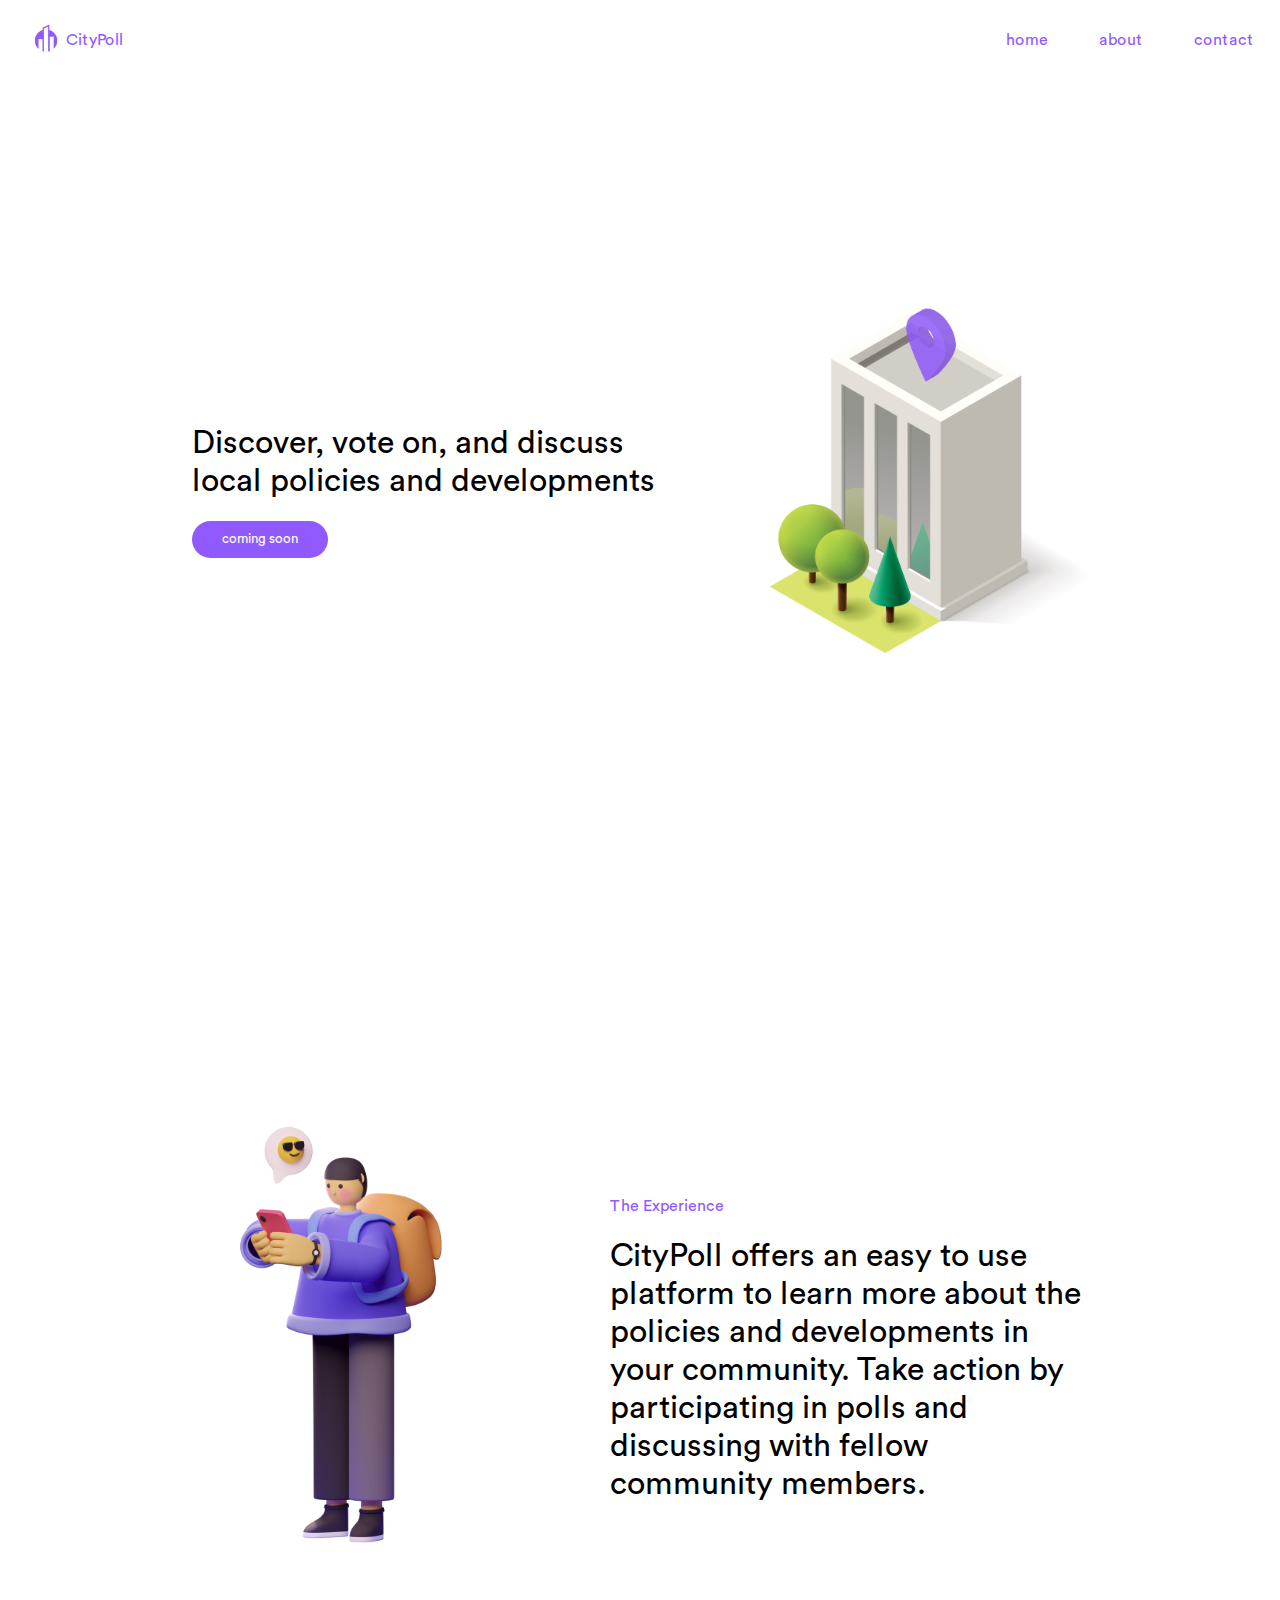
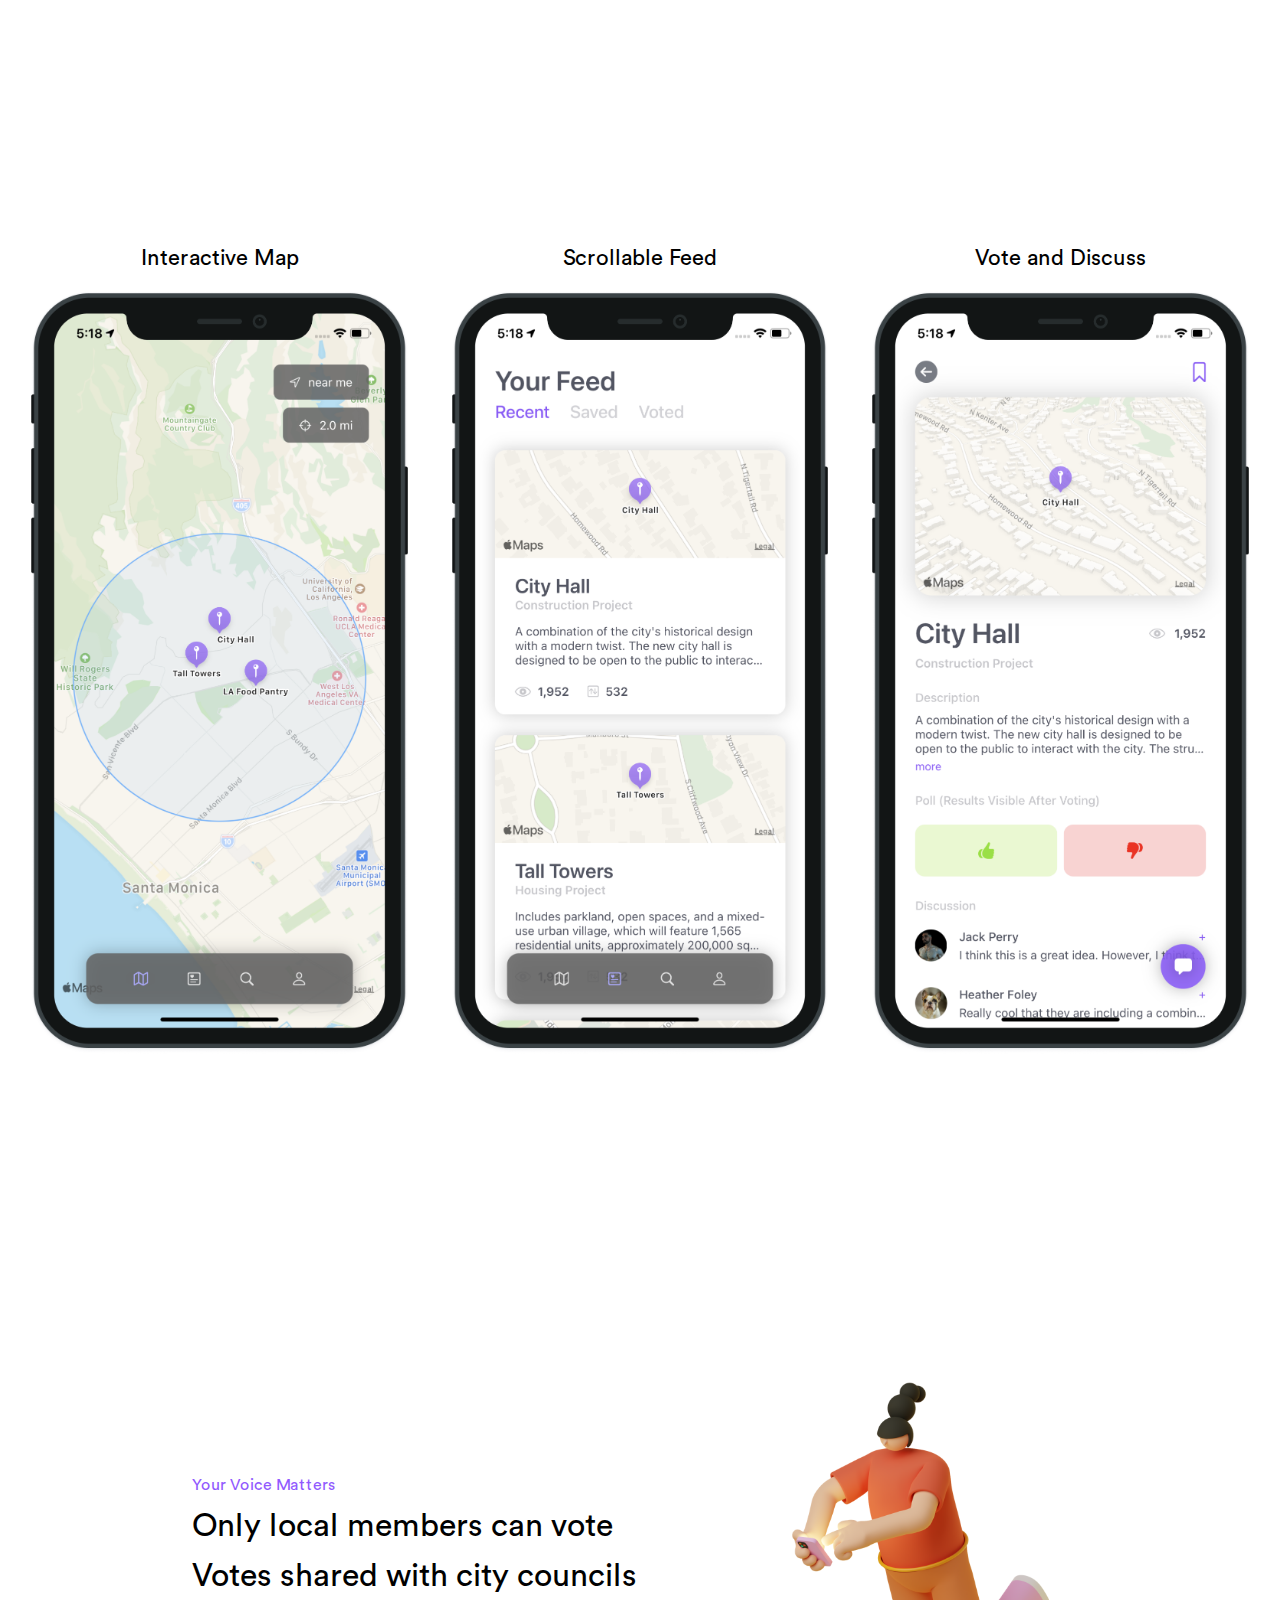
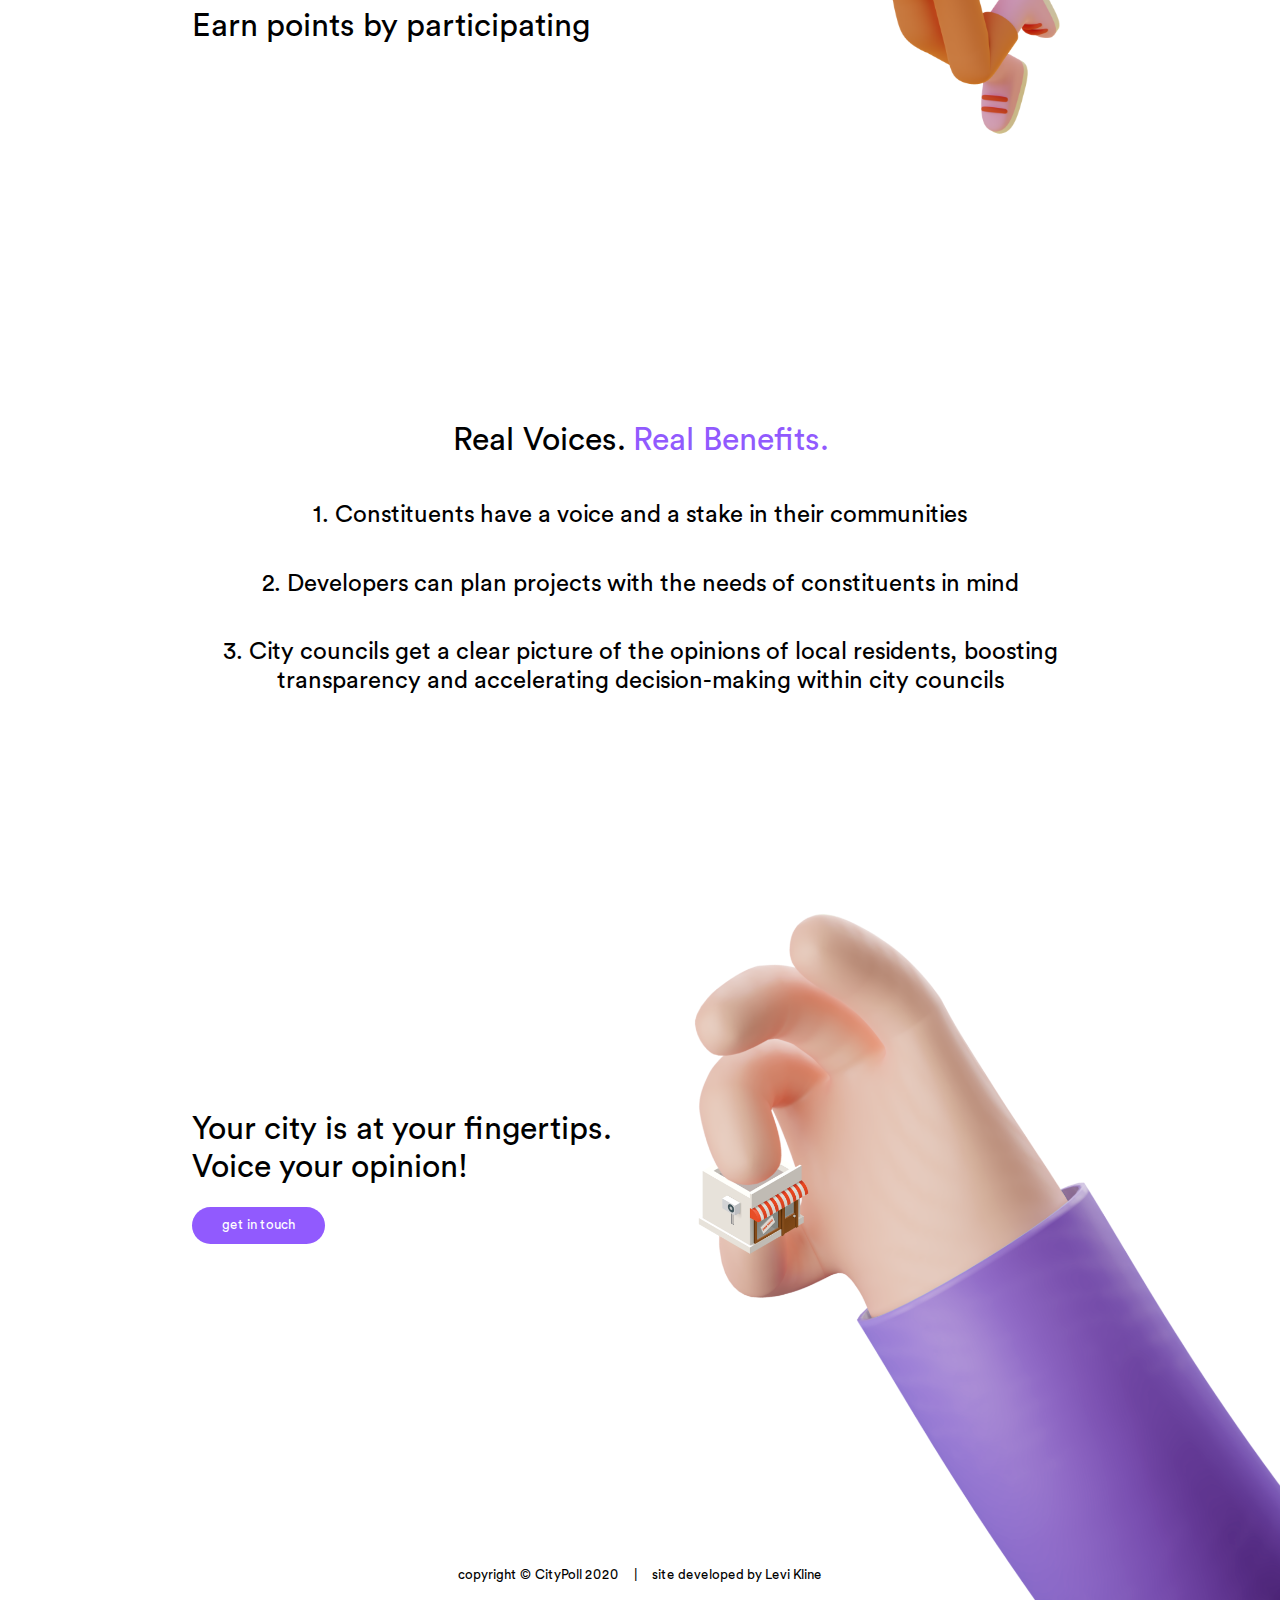
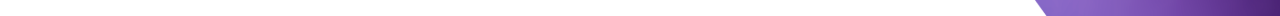
==== index.html @ 738ffe5d "v1" ====
<!DOCTYPE html>
<html>

<head>
  <meta charset="utf-8">
  <title>CityPoll</title>
  <link rel="stylesheet" href="styles.css">
  <meta name="viewport" content="width=device-width, initial-scale=1">
</head>

<body>
  <div class="main-container">
    <div class="hero-container">
      <div class="nav-container">
        <div class="nav-left">
          <a href="index.html"><img class="icon" src="assets/icon.png" alt=""></a>
          <a href="index.html"><h4 class="menu-title">CityPoll</h4></a>
        </div>
        <div class="nav-right">
          <h4 class="menu-item"><a href="index.html">home</a></h4>
          <h4 class="menu-item"><a href="about.html">about</a></h4>
          <h4 class="menu-item"><a href="contact.html">contact</a></h4>
        </div>
      </div>
      <div class="hero-body-container">
        <div class="hero-body-text-container">
          <h1 class="hero-body-text">Discover, vote on, and discuss local policies and developments</h1>
          <div class="hero-body-text-action-container">
            <h5 class="hero-body-text-action">coming soon</h5>
          </div>
        </div>
        <div class="hero-body-image-container">
          <img class="hero-body-image" src="assets/asset-1.png" alt="">
        </div>
        <!-- <h5 class="hero-body-bottom">scroll to learn more</h5> -->
      </div>
    </div>
    <div class="experience-container">
      <div class="experience-body-container">
        <div class="experience-body-image-container">
          <img class="experience-body-image" src="assets/asset-2.png" alt="">
        </div>

        <div class="experience-body-text-container">
          <h4 class="experience-body-header-text">The Experience</h4>
          <h1 class="experience-body-text">CityPoll offers an easy to use platform to learn more about the policies and developments in your community. Take action by participating in polls and discussing with fellow community members.</h1>
        </div>
      </div>
    </div>
    <div class="mobile-container">
      <div class="mobile-img-container">
        <h5 class="mobile-text">Interactive Map</h5>
        <img class="mobile-img" src="assets/asset-4.png" alt="">
      </div>
      <div class="mobile-img-container">
        <h5 class="mobile-text">Scrollable Feed</h5>
        <img class="mobile-img" src="assets/asset-5.png" alt="">
      </div>
      <div class="mobile-img-container">
        <h5 class="mobile-text">Vote and Discuss</h5>
        <img class="mobile-img" src="assets/asset-6.png" alt="">
      </div>
    </div>
    <div class="features-container">
      <div class="features-body-container">
        <div class="features-body-text-container">
          <h4 class="features-body-header-text">Your Voice Matters</h4>
          <h1 class="features-body-text">Only local members can vote</h1>
          <h1 class="features-body-text">Votes shared with city councils</h1>
          <h1 class="features-body-text">Earn points by participating</h1>
        </div>
        <div class="features-body-image-container">
          <img class="features-body-image" src="assets/asset-3.png" alt="">
        </div>
      </div>
    </div>
    <div class="benefits-container">
      <h1 class="benefits-header-text">Real Voices. <span style="color:#915AFE;">Real Benefits.</span></h1>
      <h2 class="benefits-body-text">1. Constituents have a voice and a stake in their communities</h3>
      <h2 class="benefits-body-text">2. Developers can plan projects with the needs of constituents in mind</h3>
      <h2 class="benefits-body-text">3. City councils get a clear picture of the opinions of local residents, boosting transparency and accelerating decision-making within city councils</h3>
    </div>
    <div class="contact-container">
      <div class="contact-body-text-container">
        <h1 class="contact-body-text">Your city is at your fingertips. Voice your opinion!</h1>
        <div class="contact-body-text-action-container">
          <h5 class="contact-body-text-action"><a href="contact.html">get in touch</a></h5>
        </div>
      </div>
      <div class="contact-body-image-container">
        <img class="contact-body-image" src="assets/asset-7.png" alt="">
      </div>
      <h5 class="hero-body-bottom-web">copyright © CityPoll 2020 &nbsp &nbsp | &nbsp &nbsp site developed by Levi Kline</h5>
      <h5 class="hero-body-bottom-mobile">copyright © CityPoll 2020 developed by Levi Kline</h5>
    </div>
  </div>

</body>

</html>
---- styles.css ----
@font-face {
font-family: "CircularStd-Book";
src: url('fonts/CircularStd-Book.ttf') format('truetype');
/* font-weight: normal;
font-style: normal; */
}

/* @font-face {
  font-family: "CircularStd";
  src: url('fonts/CircularStd-Medium.ttf') format('truetype');
  font-weight: normal;
  font-style: normal;
}

@font-face {
  font-family: "CircularStd";
  src: url('fonts/CircularStd-Bold.ttf') format('truetype');
  font-weight: bold;
  font-style: normal;
}

@font-face {
  font-family: "CircularStd";
  src: url('fonts/CircularStd-Black.ttf') format('truetype');
  font-weight: bolder;
  font-style: normal;
} */

html, body {
  margin:0;
  padding:0;
  width:100%;
  font-family: 'CircularStd-Book', Arial, sans-serif;
  /* font-weight:  */
}

h1,h2,h3,h4,h5,h6 {
  font-weight: lighter;
}

a:hover, a:visited, a:link, a:active
{
    text-decoration: none;
    color: inherit;
}

.nav-container {
  height: 40px;
  padding: 0;
  margin: 0;
  margin-top: 20px;
  display: flex;
  align-items: center;
  justify-content: space-between;
}

.nav-right {
  padding: 0;
  margin: 0;
  display: flex;
}

.nav-left {
  padding: 0;
  margin: 0;
  display: flex;
  align-items: center;
  margin-left: 2vw;
}

.icon {
  height: 40px;
  width: auto;
}

.menu-item, .menu-title {
  padding: 0;
  margin: 0;
  color: #915AFE;
}

.menu-item {
  margin-left: 2vw;
  margin-right: 2vw;
}

/* HERO */

.hero-container {
  display: flex;
  flex-flow: column;
  height: 100vh;
}

.hero-body-container {
  display: flex;
  align-items: center;
  justify-content: center;
  flex: 1;
}

.hero-body-text-container {
  margin-left: 15vw;
  margin-right: 100px;
  flex: 3;
  /* max-width: 500px; */
}

.hero-body-text-action-container {
  background-color: #915AFE;
  color: #ffffff;
  border-radius: 1000px;
  padding: 10px;
  padding-left: 30px;
  padding-right: 30px;
  margin: 0;
  display: inline-block;
}

.hero-body-text-action {
  padding: 0;
  margin: 0;
  color: #ffffff;
}

.hero-body-image-container {
  margin-right: 15vw;
  flex: 2;
  display: flex;
  align-items: center;
  justify-content: center;
}

.hero-body-image {
  max-height: 60vh;
  max-width: 100%;
  display: block;
}

/* EXPERIENCE */

.experience-container {
  display: flex;
  flex-flow: column;
  height: 100vh;
}

.experience-body-container {
  display: flex;
  align-items: center;
  justify-content: center;
  flex: 1;
}

.experience-body-text-container {
  margin-right: 15vw;
  margin-left: 100px;
  flex: 3;
}

.experience-body-header-text {
  color: #915AFE;
}

.experience-body-image-container {
  margin-left: 15vw;
  flex: 2;
  display: flex;
  align-items: center;
  justify-content: center;
  padding: 0;
}

.experience-body-image {
  max-height: 70vh;
  max-width: 100%;
  display: block;
}

/* FEATURES */

.features-container {
  display: flex;
  flex-flow: column;
  height: 100vh;
}

.features-body-container {
  display: flex;
  align-items: center;
  justify-content: center;
  flex: 1;
}

.features-body-text-container {
  margin-left: 15vw;
  margin-right: 100px;
  flex: 3;
}

.features-body-text {
  margin: 0;
  margin-top: 12px;
  padding: 0;
}

.features-body-header-text {
  margin-bottom: 12px;
  color: #915AFE;
}

.features-body-image-container {
  margin-right: 15vw;
  flex: 2;
  display: flex;
  align-items: center;
  justify-content: center;
  padding: 0;
}

.features-body-image {
  max-height: 70vh;
  max-width: 100%;
  display: block;
}

/* PHONE */

.mobile-container {
  display: flex;
  flex-flow: row;
  height: 100vh;
  align-items: center;
  justify-content: space-evenly;
}

.mobile-img-container {
  /* flex: 1; */
  display: flex;
  flex-direction: column;
  align-items: center;
  justify-content: center;
  margin-left: 10px;
  margin-right: 10px;
  padding: 0;
}

.mobile-img {
  max-height: 85vh;
  max-width: 100%;
  display: block;
}

.mobile-text {
  padding: 0;
  margin: 0;
  margin-bottom: 20px;
  font-size: 22px;
}

/* BENEFITS */

.benefits-container {
  display: flex;
  flex-flow: column;
  padding-left: 15vw;
  padding-right: 15vw;
  /* height: 100vh; */
  text-align: center;
}

/* CONTACT */

.contact-container {
  position: relative;
  height: 100vh;
  display: flex;
  align-items: center;
  justify-content: center;
}

.contact-body-text-container {
  margin-left: 15vw;
  margin-right: 100px;
  flex: 1;
  /* max-width: 500px; */
}

.contact-body-text-action-container {
  background-color: #915AFE;
  color: #ffffff;
  border-radius: 1000px;
  padding: 10px;
  padding-left: 30px;
  padding-right: 30px;
  margin: 0;
  display: inline-block;
}

.contact-body-text-action {
  padding: 0;
  margin: 0;
  color: #ffffff;
}

.contact-body-image-container {
  /* position: relative; */
  width: 40vw;
  margin: 0;
  margin-right: 0;
  /* background-color: blue; */
}

.contact-body-image {
  position: absolute;
  right: 0px;
  bottom: 0px;
  z-index: -1;
  max-height: 80%;
  max-width: 100%;
  /* display: block; */
}

.hero-body-bottom-web {
  visibility: visible;
  text-align: center;
  position: absolute;
  bottom: 10px;
  /* transform: translateX(-50%); */
}

.hero-body-bottom-mobile {
  visibility: hidden;
  text-align: center;
  position: absolute;
  bottom: 10px;
}

/* ------------------------------------------------------------- */

/* MOBILE */
@media only screen and (max-width: 800px) {

  .founder-name {
    align-self: center;
    text-align: center;
  }

  .nav-right {
    margin-right: 10px;
  }

  .nav-left {
    margin-left: 10px;
  }

  .hero-body-container {
    flex-direction: column-reverse;
    padding-left: 50px;
    padding-right: 50px;
    align-items: center;
  }

  .hero-body-text {
    text-align: center;
  }

  .hero-body-text-container {
    margin-left: 0;
    margin-right: 0;
    flex: 1;
    display: flex;
    flex-direction: column;
  }

  .hero-body-text-action-container {
    align-self: center;
  }

  .hero-body-text-action {
    text-align: center;
  }

  .hero-body-image-container {
    margin: 0;
    padding: 0;
    flex:1;
    margin-bottom: 20px;
    align-items: flex-end;
    align-self: center;
  }

  .hero-body-image {
    max-height: 25vh;
    max-width: 100%;
    display: block;
  }

  .experience-body-container {
    flex-direction: column;
    padding-left: 50px;
    padding-right: 50px;
    align-items: center;
  }

  .experience-body-text {
    text-align: center;
  }

  .experience-body-text-container {
    margin-left: 0;
    margin-right: 0;
    flex: 1;
    display: flex;
    flex-direction: column;
  }

  .experience-body-header-text {
    padding: 0;
    margin: 0;
    text-align: center;
  }

  .experience-body-image-container {
    margin: 0;
    padding: 0;
    flex:1;
    margin-bottom: 20px;
    align-items: flex-end;
    align-self: center;
  }

  .experience-body-text {
    font-size: 1.3em;
  }

  .experience-body-image {
    max-height: 40vh;
    max-width: 100%;
    display: block;
  }

  .features-body-container {
    flex-direction: column-reverse;
    padding-left: 50px;
    padding-right: 50px;
    align-items: center;
    justify-content: center;
  }

  .features-body-text {
    text-align: center;
    margin: 0;
    margin-top: 15px;
  }

  .features-body-text-container {
    margin-left: 0;
    margin-right: 0;
    flex: 1;
    display:flex;
    flex-direction: column;
  }

  .features-body-header-text {
    padding: 0;
    margin-bottom: 8px;
    text-align: center;
  }

  .features-body-image-container {
    margin: 0;
    padding: 0;
    flex:1;
    margin-bottom: 20px;
    align-items: flex-end;
    align-self: center;
  }

  .features-body-text {
    font-size: 1.2em;
  }

  .features-body-image {
    max-height: 40vh;
    max-width: 100%;
    display: block;
  }

  .benefits-container {
    /* height: 100vh; */
    /* background-color: #915AFE; */
    /* padding-top: 10vh; */
    font-size: 0.7em;
  }

  .mobile-container {
    display: flex;
    flex-flow: column;
    height: 300vh;
    /* align-items: center;
    justify-content: flex-start; */
  }

  .contact-container {
    position: relative;
    height: 100vh;
    display: flex;
    flex-direction: column;
    align-items: center;
    justify-content: center;
    margin: 0;
    padding: 0;
  }

  .contact-body-text-container {
    margin: 0;
    flex: 1;
    margin-left: 70px;
    margin-right: 70px;
    display: flex;
    flex-direction: column;
    justify-content: center;
    align-items: center;
    /* max-width: 500px; */
  }

  .contact-body-text {
    text-align: center;
  }

  .contact-body-text-action-container {
    align-self: center;
  }

  .contact-body-text-action {
    text-align: center;
  }

  .contact-body-image-container {
    margin: 0;
    margin-right: 0;
    align-items: center;
    margin-top: 180px;

  }

  .contact-body-image {
    /* content: url("assets/asset-1.png"); */
    align-self: center;
    position: absolute;
    /* transform: translate(-50%, 100px); */
    bottom: 0px;
    /* left: 50%; */
    max-height: 40%;
    max-width: 100%;
  }

  .hero-body-bottom-web {
    visibility: hidden;
  }

  .hero-body-bottom-mobile {
    visibility: visible;
    align-self: flex-start;
    text-align: left;
    margin-left: 40px;
    width: 100px;
    font-size: 12px;
  }
}

/* OTHER PAGES */

.about-body-container {
  flex: 1;
  padding: 0;
  margin-top: 2vw;
  margin-left: 5vw;
  margin-right: 5vw;
}

.about-body-main {
  /* padding-right: 40vw; */
}

.about-sub {
  color: #915AFE;
}

.contact-top-bar {
  display: flex;
  justify-content: space-between;
  height: auto;
}

.founder-name {
  text-align: left;
}

.contact-body-text-action-two {
  margin-top: 4px;
  margin-bottom: 4px;
}
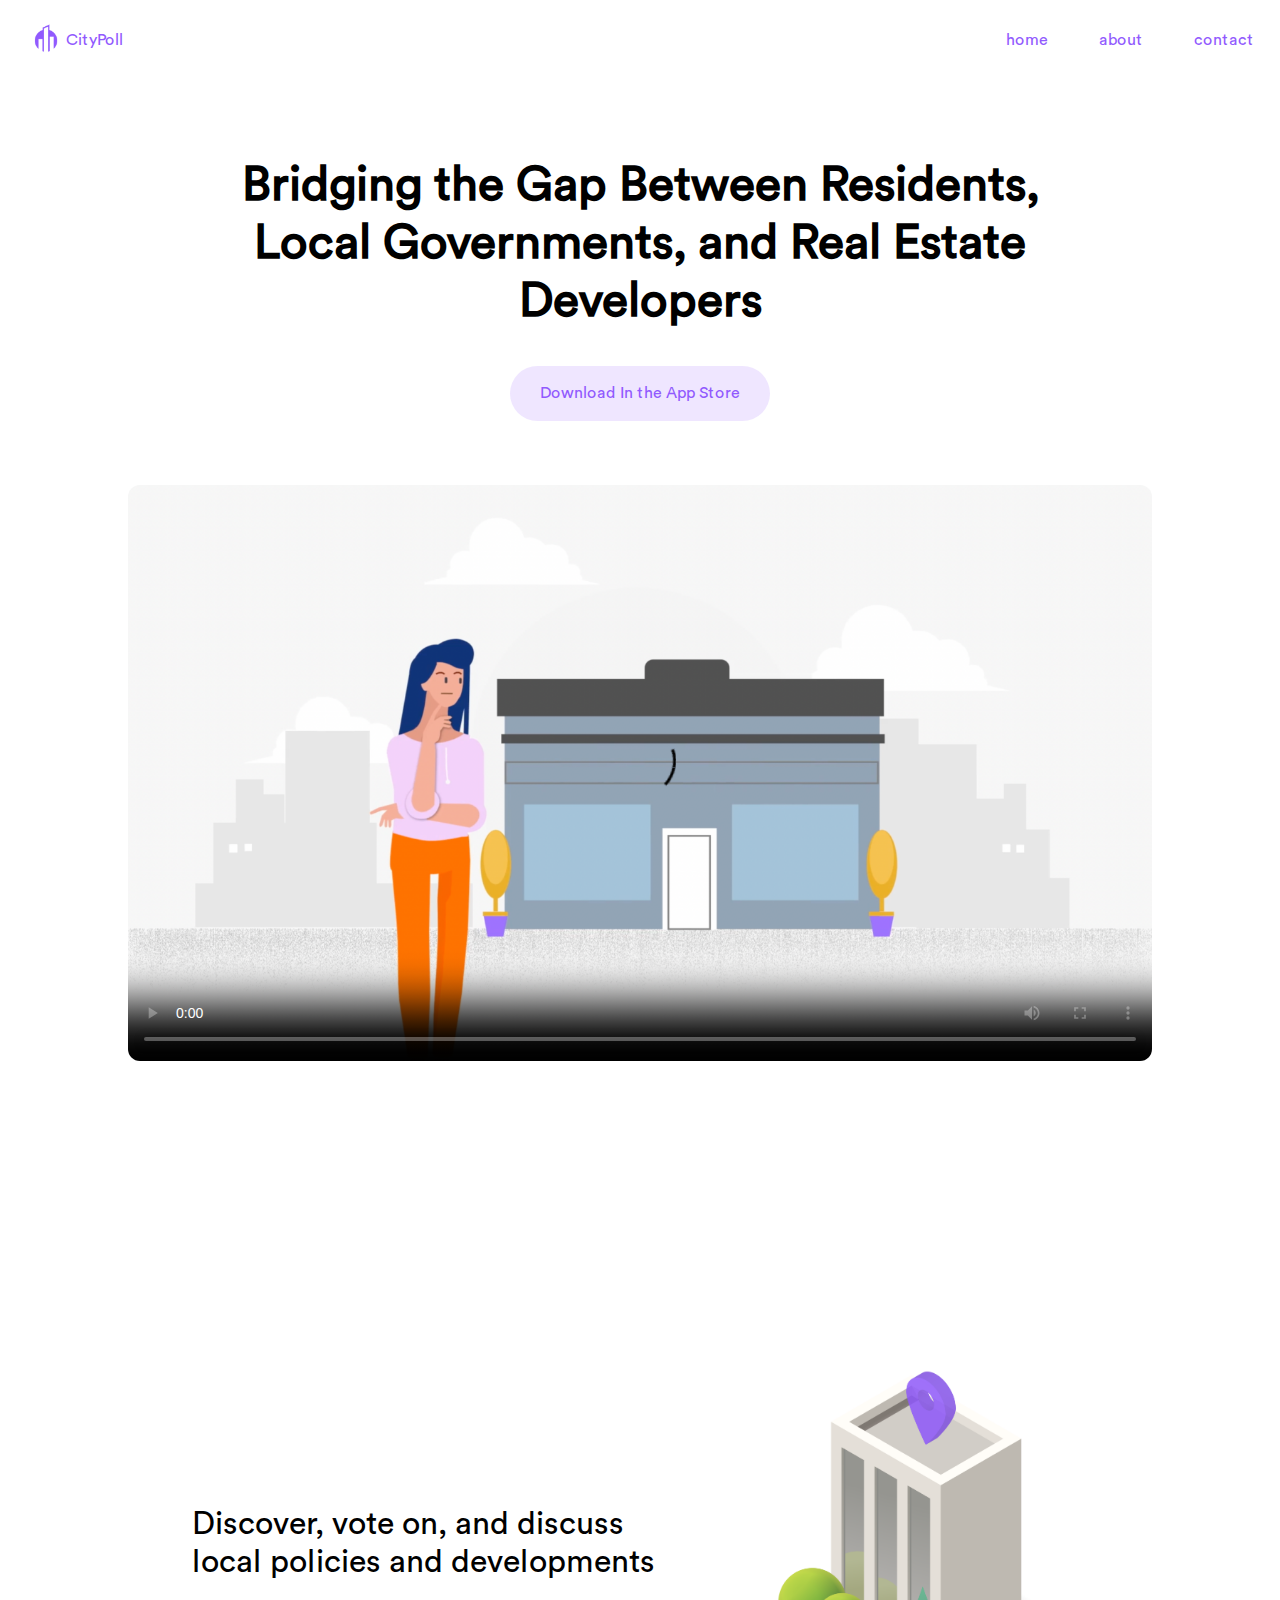
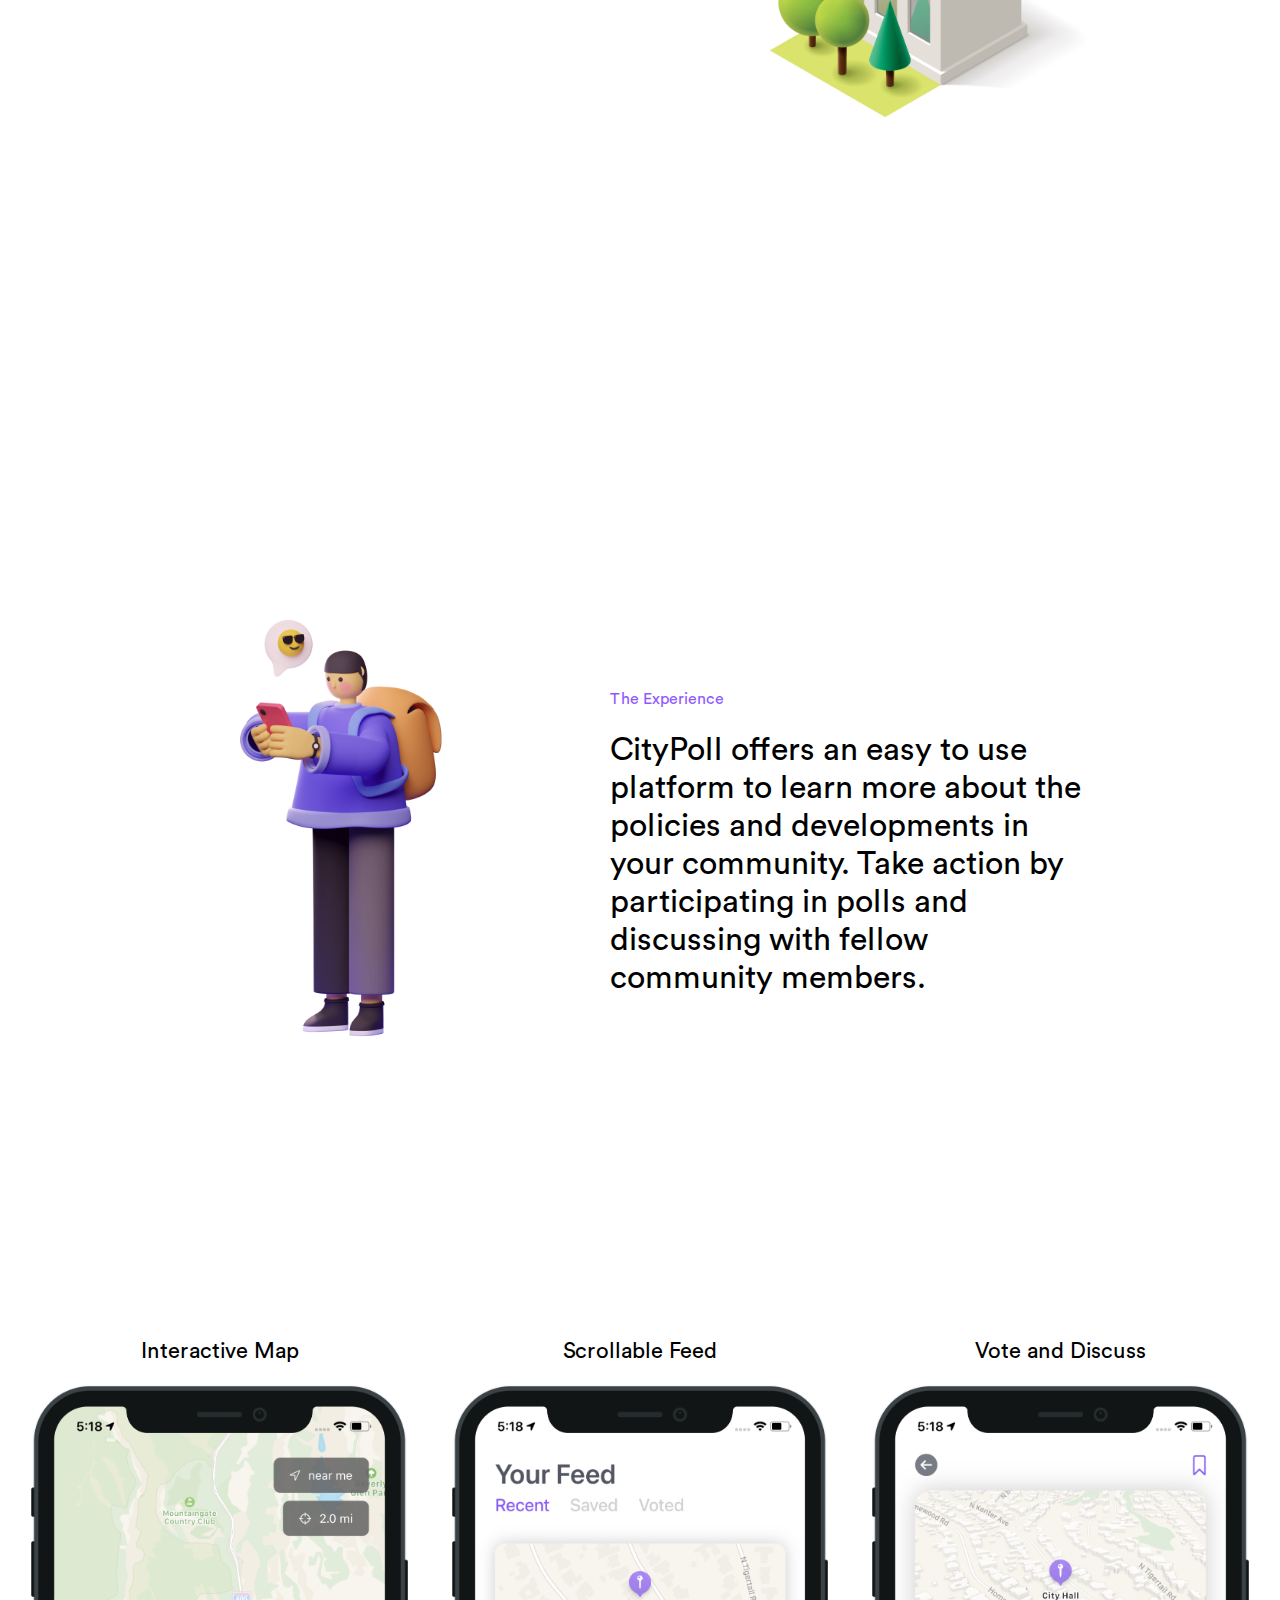
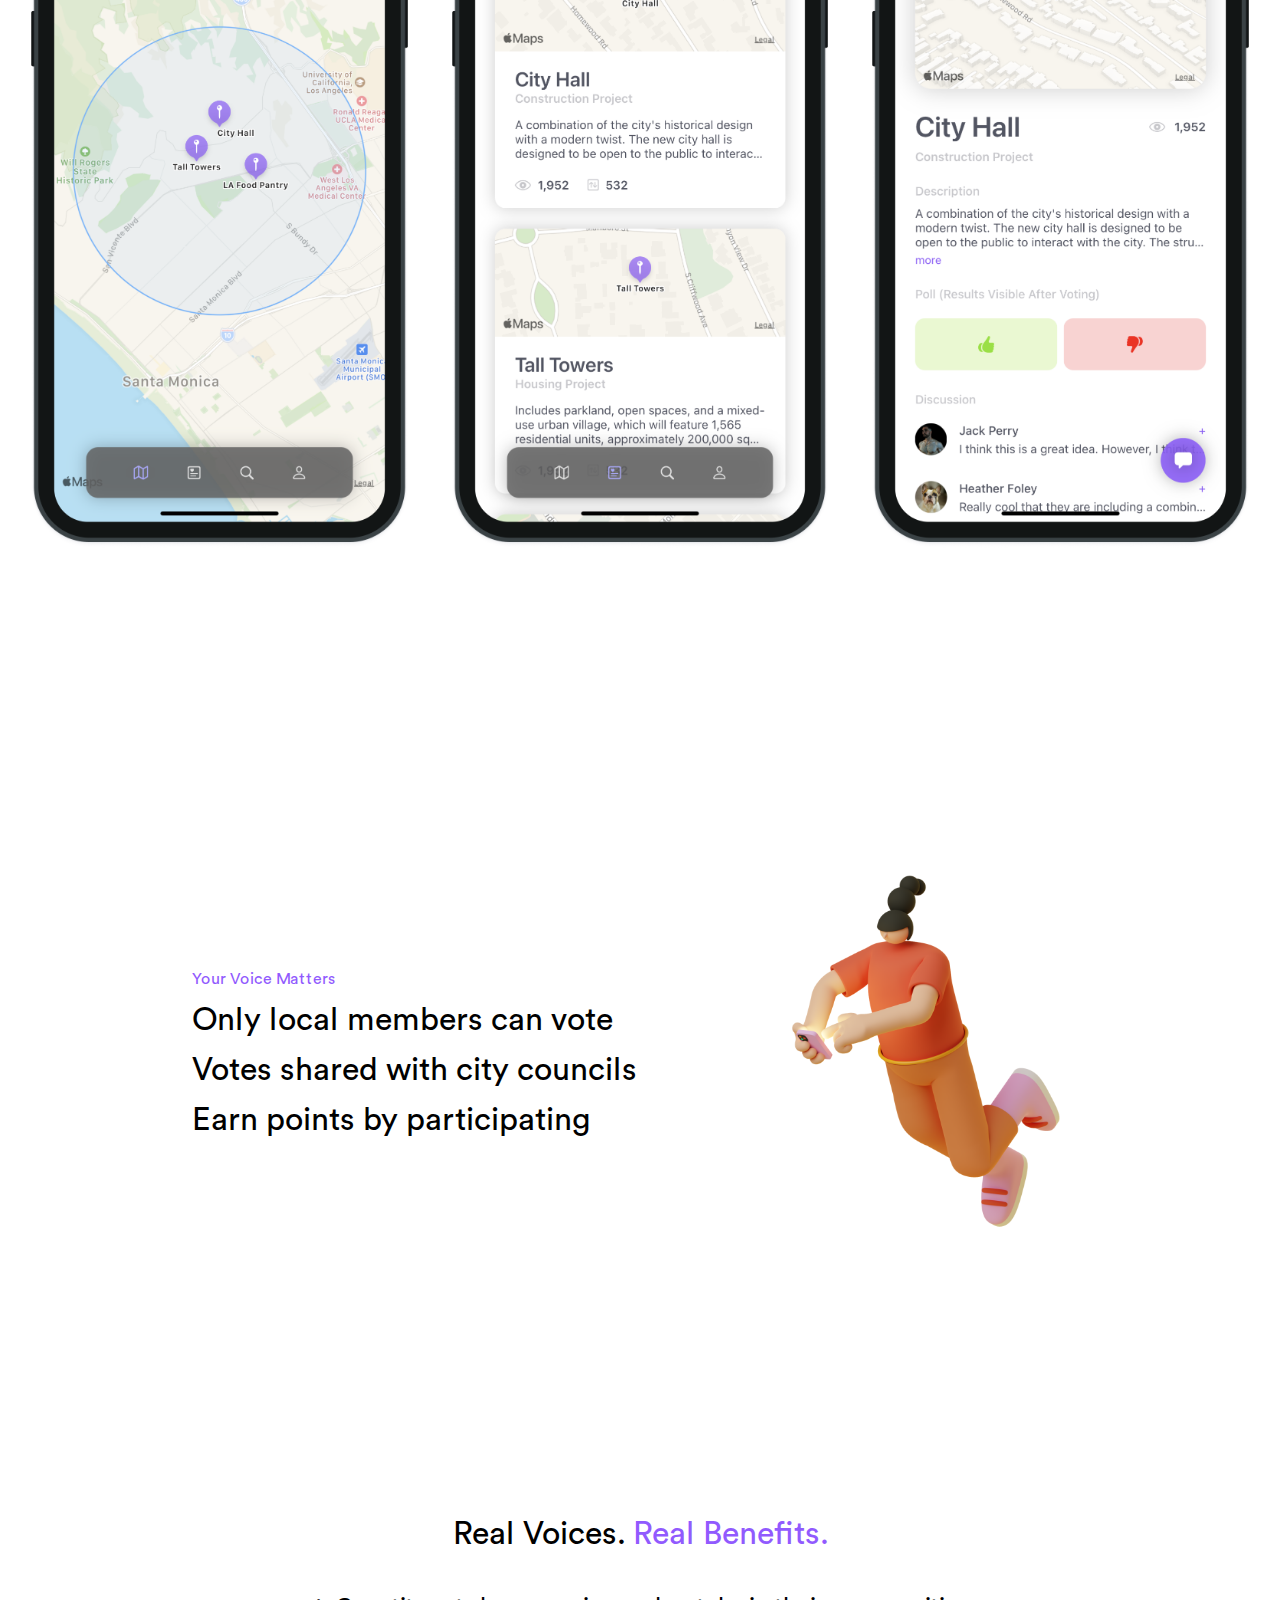
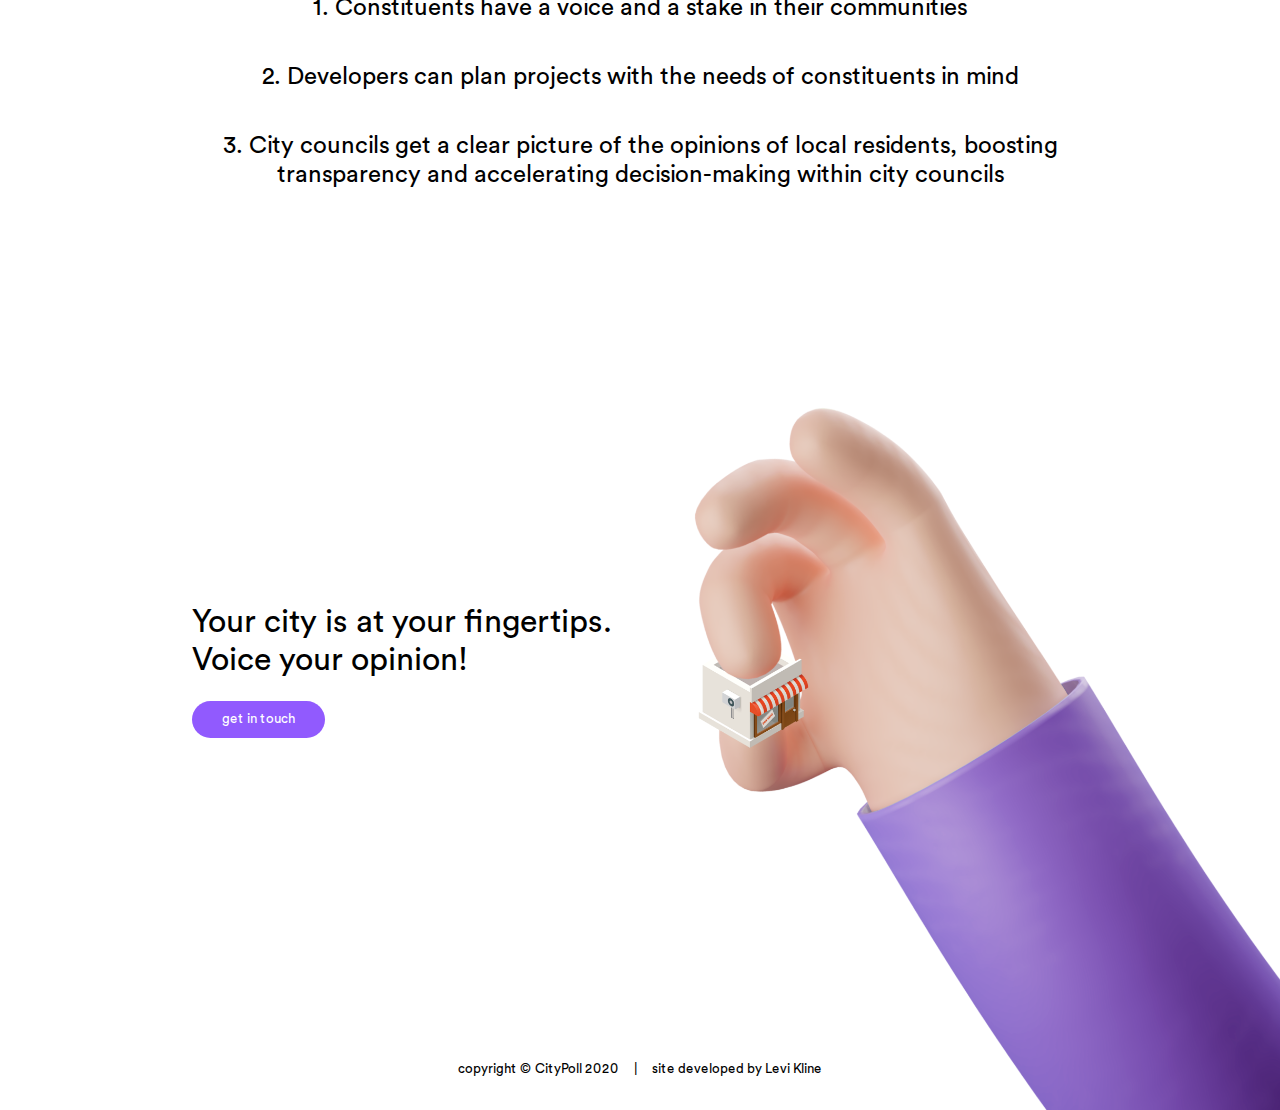
==== commit 279cab35: "New site" ====
--- a/index.html
+++ b/index.html
@@ -6,6 +6,13 @@
   <title>CityPoll</title>
   <link rel="stylesheet" href="styles.css">
   <meta name="viewport" content="width=device-width, initial-scale=1">
+  <link rel="apple-touch-icon" sizes="180x180" href="/apple-touch-icon.png">
+  <link rel="icon" type="image/png" sizes="32x32" href="/favicon-32x32.png">
+  <link rel="icon" type="image/png" sizes="16x16" href="/favicon-16x16.png">
+  <link rel="manifest" href="/site.webmanifest">
+  <link rel="mask-icon" href="/safari-pinned-tab.svg" color="#9159fe">
+  <meta name="msapplication-TileColor" content="#da532c">
+  <meta name="theme-color" content="#ffffff">
 </head>
 
 <body>
@@ -23,14 +30,39 @@
         </div>
       </div>
       <div class="hero-body-container">
-        <div class="hero-body-text-container">
+        <!-- <div class="hero-body-text-container">
           <h1 class="hero-body-text">Discover, vote on, and discuss local policies and developments</h1>
           <div class="hero-body-text-action-container">
             <h5 class="hero-body-text-action">coming soon</h5>
           </div>
+        </div> -->
+        <h1 class="hero-title">
+          Bridging the Gap Between Residents, Local Governments, and Real Estate Developers
+          <!-- <span style="color: #915afe;">Bridging The Gap </span>Between Residents, Local Governments, and Real Estate Developers -->
+        </h1>
+        <div onClick="window.open('https://apps.apple.com/app/id1531398112','_blank');" class="hero-body-text-action-container">
+          <h5 class="hero-body-text-action">Download In the App Store</h5>
         </div>
-        <div class="hero-body-image-container">
-          <img class="hero-body-image" src="assets/asset-1.png" alt="">
+        <div class="hero-iframe-container">
+          <video class="hero-iframe" controls loop="" playsinline="" id="demo_video" poster="assets/cover.png">
+            <source src="assets/about-video.mov" type="video/mp4">
+          </video>
+        </div>
+        <!-- <div class="frame-container">
+          <iframe class="hero-iframe" src="assets/demo-video.mp4" title="YouTube video player" frameborder="0" allow="accelerometer; autoplay; clipboard-write; encrypted-media; gyroscope; picture-in-picture" allowfullscreen></iframe>
+        </div> -->
+      </div>
+    </div>
+    <div class="mission-container">
+      <div class="mission-body-container">
+        <div class="mission-body-text-container">
+          <h1 class="mission-body-text">Discover, vote on, and discuss local policies and developments</h1>
+          <!-- <div class="mission-body-text-action-container">
+            <h5 class="mission-body-text-action">coming soon</h5>
+          </div> -->
+        </div>
+        <div class="mission-body-image-container">
+          <img class="mission-body-image" src="assets/asset-1.png" alt="">
         </div>
         <!-- <h5 class="hero-body-bottom">scroll to learn more</h5> -->
       </div>
--- a/styles.css
+++ b/styles.css
@@ -1,7 +1,7 @@
 @font-face {
-font-family: "CircularStd-Book";
-src: url('fonts/CircularStd-Book.ttf') format('truetype');
-/* font-weight: normal;
+  font-family: "CircularStd-Book";
+  src: url("fonts/CircularStd-Book.ttf") format("truetype");
+  /* font-weight: normal;
 font-style: normal; */
 }
 
@@ -26,22 +26,54 @@
   font-style: normal;
 } */
 
-html, body {
-  margin:0;
-  padding:0;
-  width:100%;
-  font-family: 'CircularStd-Book', Arial, sans-serif;
+html,
+body {
+  margin: 0;
+  padding: 0;
+  width: 100%;
+  font-family: "CircularStd-Book", Arial, sans-serif;
   /* font-weight:  */
 }
 
-h1,h2,h3,h4,h5,h6 {
+iframe {
+  border: 0;
+}
+
+.frame-container {
+  position: relative;
+  overflow: hidden;
+  width: 100%;
+  padding-top: 56.25%; /* 16:9 Aspect Ratio (divide 9 by 16 = 0.5625) */
+  margin-top: 40px;
+  margin-bottom: 40px;
+}
+
+/* Then style the iframe to fit in the container div with full height and width */
+.responsive-iframe {
+  position: absolute;
+  top: 0;
+  left: 0;
+  bottom: 0;
+  right: 0;
+  width: 100%;
+  height: 100%;
+}
+
+h1,
+h2,
+h3,
+h4,
+h5,
+h6 {
   font-weight: lighter;
 }
 
-a:hover, a:visited, a:link, a:active
-{
-    text-decoration: none;
-    color: inherit;
+a:hover,
+a:visited,
+a:link,
+a:active {
+  text-decoration: none;
+  color: inherit;
 }
 
 .nav-container {
@@ -73,10 +105,11 @@
   width: auto;
 }
 
-.menu-item, .menu-title {
-  padding: 0;
-  margin: 0;
-  color: #915AFE;
+.menu-item,
+.menu-title {
+  padding: 0;
+  margin: 0;
+  color: #915afe;
 }
 
 .menu-item {
@@ -89,41 +122,107 @@
 .hero-container {
   display: flex;
   flex-flow: column;
+  min-height: 100vh;
+  margin-bottom: 2em;
+}
+
+.mission-container {
+  display: flex;
+  flex-flow: column;
   height: 100vh;
 }
 
 .hero-body-container {
   display: flex;
+  flex-direction: column;
   align-items: center;
   justify-content: center;
   flex: 1;
 }
 
-.hero-body-text-container {
+.hero-title {
+  margin-top: 2em;
+  margin-left:  15vw;
+  margin-right: 15vw;
+  margin-bottom: 0.75em;
+  text-align: center;
+  font-size: 3rem;
+  font-weight: 600;
+  max-width: 1100px;
+  /* font-family: "CircularStd-Medium", Arial, sans-serif; */
+}
+
+.hero-body-text-action-container {
+  margin-bottom: 4em;
+  background-color: rgba(145, 90, 254, 0.15);
+  color: #915afe;
+  border-radius: 1000px;
+  padding: 18px;
+  padding-left: 30px;
+  padding-right: 30px;
+  transition: all 0.15s ease-in;
+  /* display: inline-block; */
+}
+
+.hero-body-text-action-container:hover {
+  transform: scale(1.05);
+  transform: rotateZ(-1deg);
+  background: #915afe;
+  color: #fff;
+  cursor: pointer;
+  box-shadow: 0px 0px 10px rgba(145, 90, 254, 0.5);
+  transition: all 0.15s ease-in;
+}
+
+.hero-body-text-action {
+  font-size: 1rem;
+  padding: 0;
+  margin: 0;
+}
+
+.hero-iframe-container {
+  margin-left: 10vw;
+  margin-right: 10vw;
+  flex: 2;
+  display: flex;
+  align-items: center;
+  justify-content: center;
+}
+
+.about-iframe-container {
+  margin-left: 0;
+  margin-right: 0;
+  max-width: 100%;
+  margin-top: 3em;
+  display: flex;
+  align-items: center;
+  justify-content: center;
+}
+
+.hero-iframe {
+  width: 100% !important;
+  height: auto !important;
+  display: block;
+  margin: auto;
+  border-radius: 0.75em;
+  /* box-shadow: 0px 0px 40px rgba(0, 0, 0, 0); */
+}
+
+.mission-body-container {
+  display: flex;
+  align-items: center;
+  justify-content: center;
+  flex: 1;
+}
+
+.mission-body-text-container {
   margin-left: 15vw;
   margin-right: 100px;
   flex: 3;
   /* max-width: 500px; */
 }
 
-.hero-body-text-action-container {
-  background-color: #915AFE;
-  color: #ffffff;
-  border-radius: 1000px;
-  padding: 10px;
-  padding-left: 30px;
-  padding-right: 30px;
-  margin: 0;
-  display: inline-block;
-}
-
-.hero-body-text-action {
-  padding: 0;
-  margin: 0;
-  color: #ffffff;
-}
-
-.hero-body-image-container {
+.mission-body-image-container {
   margin-right: 15vw;
   flex: 2;
   display: flex;
@@ -131,7 +230,7 @@
   justify-content: center;
 }
 
-.hero-body-image {
+.mission-body-image {
   max-height: 60vh;
   max-width: 100%;
   display: block;
@@ -159,7 +258,7 @@
 }
 
 .experience-body-header-text {
-  color: #915AFE;
+  color: #915afe;
 }
 
 .experience-body-image-container {
@@ -206,7 +305,7 @@
 
 .features-body-header-text {
   margin-bottom: 12px;
-  color: #915AFE;
+  color: #915afe;
 }
 
 .features-body-image-container {
@@ -287,7 +386,7 @@
 }
 
 .contact-body-text-action-container {
-  background-color: #915AFE;
+  background-color: #915afe;
   color: #ffffff;
   border-radius: 1000px;
   padding: 10px;
@@ -340,7 +439,6 @@
 
 /* MOBILE */
 @media only screen and (max-width: 800px) {
-
   .founder-name {
     align-self: center;
     text-align: center;
@@ -384,7 +482,7 @@
   .hero-body-image-container {
     margin: 0;
     padding: 0;
-    flex:1;
+    flex: 1;
     margin-bottom: 20px;
     align-items: flex-end;
     align-self: center;
@@ -424,7 +522,7 @@
   .experience-body-image-container {
     margin: 0;
     padding: 0;
-    flex:1;
+    flex: 1;
     margin-bottom: 20px;
     align-items: flex-end;
     align-self: center;
@@ -458,7 +556,7 @@
     margin-left: 0;
     margin-right: 0;
     flex: 1;
-    display:flex;
+    display: flex;
     flex-direction: column;
   }
 
@@ -471,7 +569,7 @@
   .features-body-image-container {
     margin: 0;
     padding: 0;
-    flex:1;
+    flex: 1;
     margin-bottom: 20px;
     align-items: flex-end;
     align-self: center;
@@ -542,7 +640,6 @@
     margin-right: 0;
     align-items: center;
     margin-top: 180px;
-
   }
 
   .contact-body-image {
@@ -585,7 +682,7 @@
 }
 
 .about-sub {
-  color: #915AFE;
+  color: #915afe;
 }
 
 .contact-top-bar {
